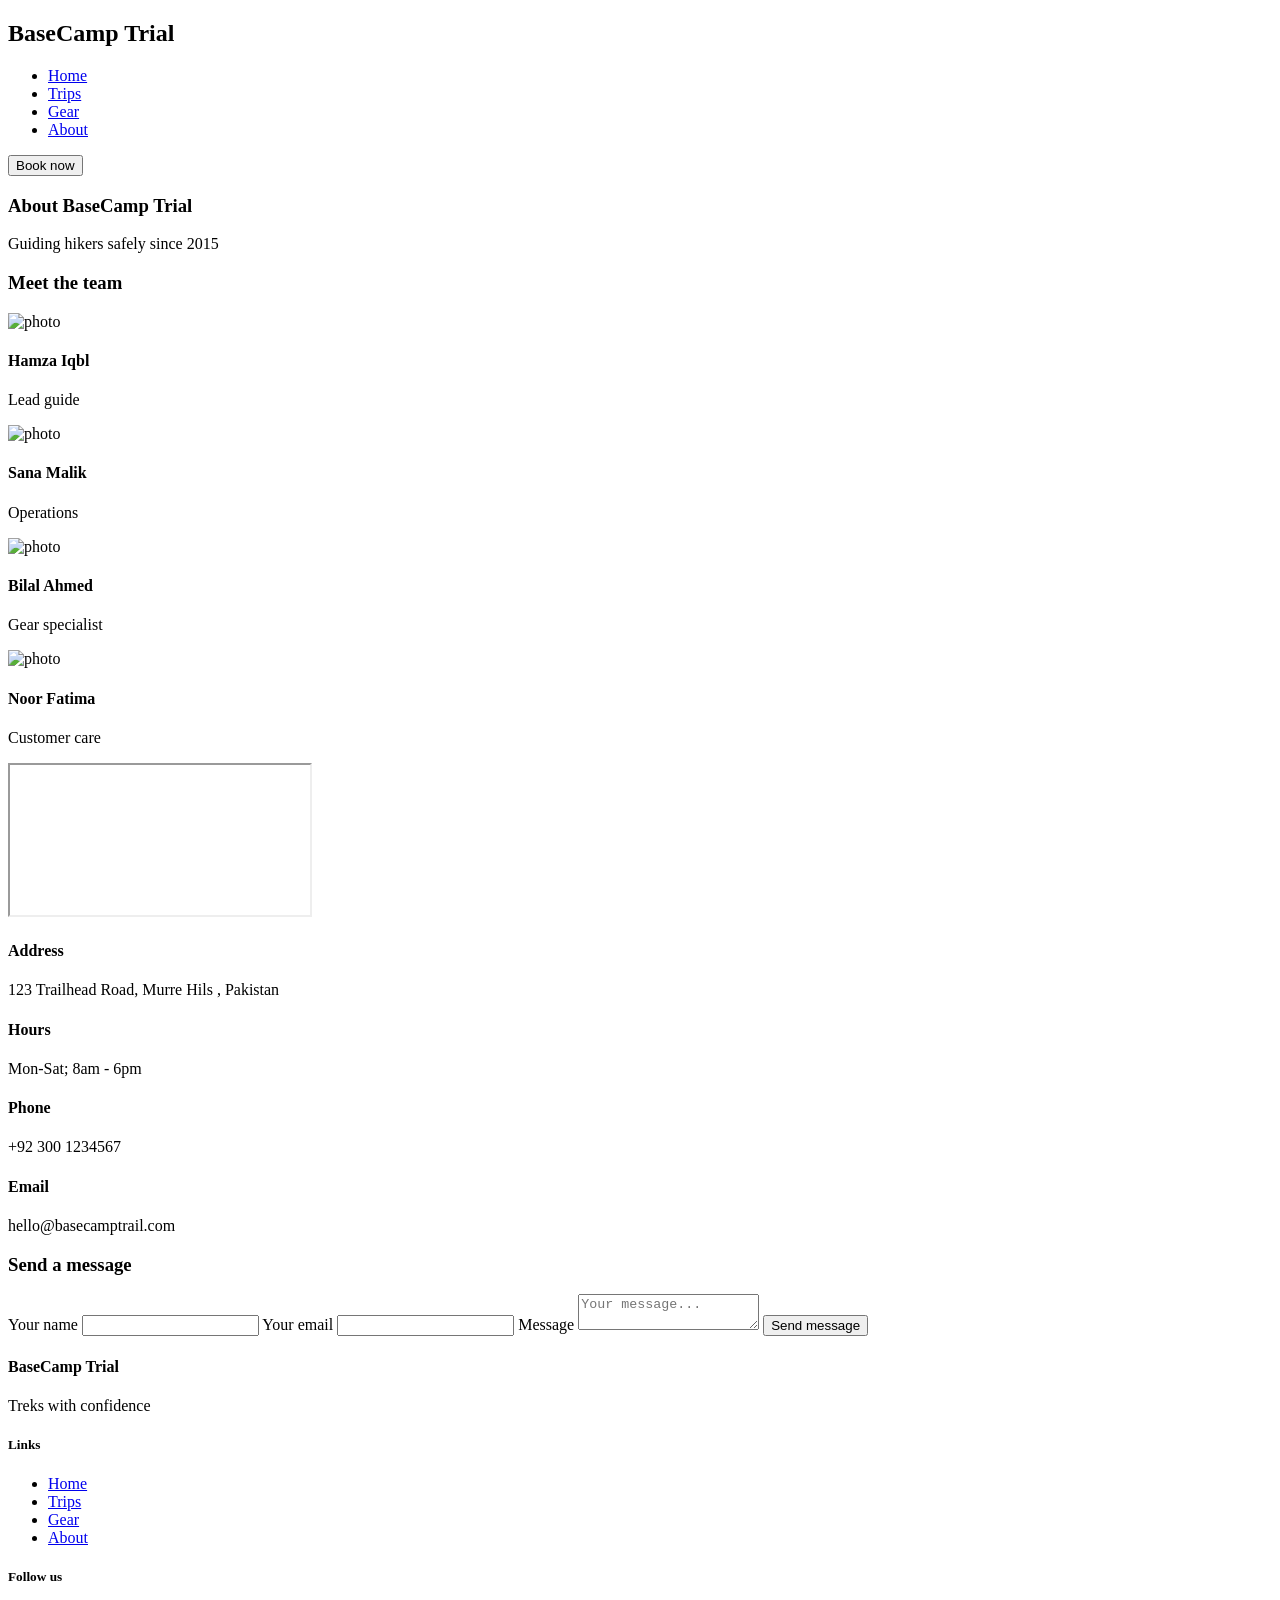
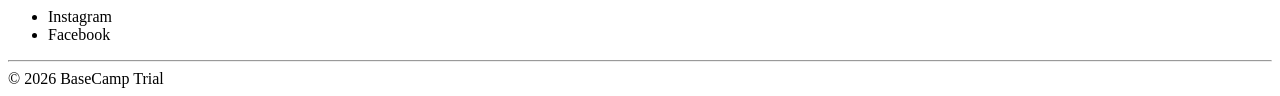
==== About-Contact.html @ 59c9578d "updating code" ====
<!doctype html>
<html lang="en">
  <head>
    <meta charset="UTF-8" />
    <meta name="viewport" content="width=device-width, initial-scale=1.0" />
    <title>About & Contact</title>
  </head>
  <body>
    <!-- navbar -->

    <nav class="header">
      <h2>BaseCamp Trial</h2>
      <ul>
        <li><a href="index.html">Home</a></li>
        <li><a href="trips.html">Trips</a></li>
        <li><a href="GearRental.html">Gear</a></li>
        <li><a href="About-Contact.html">About</a></li>
      </ul>
      <button>Book now</button>
    </nav>

    <div>
      <h3>About BaseCamp Trial</h3>
      <p>Guiding hikers safely since 2015</p>
    </div>

    <h3>Meet the team</h3>

    <img src="" alt="photo" />
    <h4>Hamza Iqbl</h4>
    <p>Lead guide</p>

    <img src="" alt="photo" />
    <h4>Sana Malik</h4>
    <p>Operations</p>

    <img src="" alt="photo" />
    <h4>Bilal Ahmed</h4>
    <p>Gear specialist</p>

    <img src="" alt="photo" />
    <h4>Noor Fatima</h4>
    <p>Customer care</p>

    <iframe src=""></iframe>

    <div>
      <h4>Address</h4>
      <p>123 Trailhead Road, Murre Hils , Pakistan</p>
      <h4>Hours</h4>
      <p>Mon-Sat; 8am - 6pm</p>
      <h4>Phone</h4>
      <p>+92 300 1234567</p>
      <h4>Email</h4>
      <p>hello@basecamptrail.com</p>
    </div>

    <form>
      <h3>Send a message</h3>
      <label> Your name</label>
      <input type="text" />
      <label>Your email</label>
      <input type="email" />
      <label>Message</label>
      <textarea placeholder="Your message..."></textarea>
      <button>Send message</button>
    </form>

    <!-- footer -->
    <footer>
      <h4>BaseCamp Trial</h4>
      <p>Treks with confidence</p>

      <h5>Links</h5>
      <ul>
        <li><a href="index.html">Home</a></li>
        <li><a href="trips.html">Trips</a></li>
        <li><a href="GearRental.html">Gear</a></li>
        <li><a href="About-Contact.html">About</a></li>
      </ul>

      <h5>Follow us</h5>
      <ul>
        <li>Instagram</li>
        <li>Facebook</li>
      </ul>

      <hr />
      &copy; 2026 BaseCamp Trial
    </footer>
  </body>
</html>
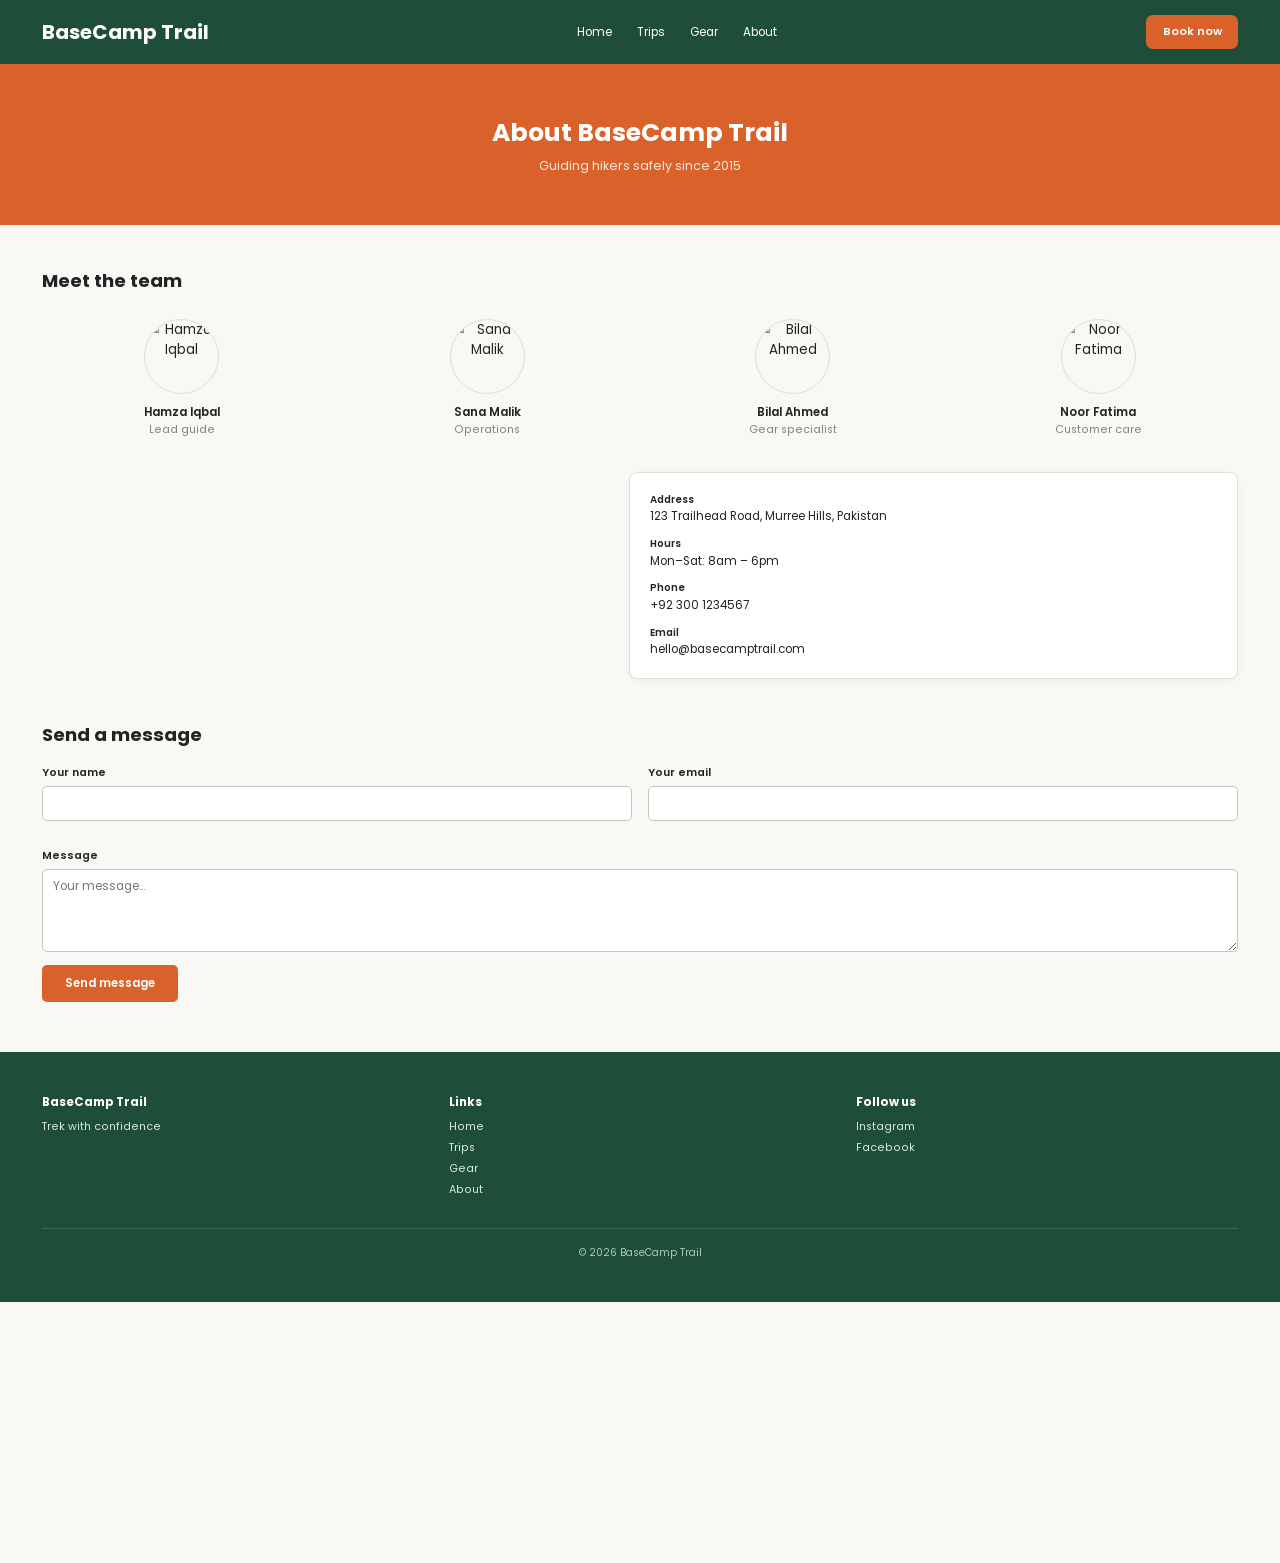
==== commit 158cf9fc: "update and completed" ====
--- a/About-Contact.html
+++ b/About-Contact.html
@@ -1,15 +1,16 @@
-<!doctype html>
+<!DOCTYPE html>
 <html lang="en">
   <head>
     <meta charset="UTF-8" />
     <meta name="viewport" content="width=device-width, initial-scale=1.0" />
-    <title>About & Contact</title>
+    <link rel="stylesheet" href="styling/About-Contact.css" />
+    <title>About</title>
   </head>
   <body>
+
     <!-- navbar -->
-
     <nav class="header">
-      <h2>BaseCamp Trial</h2>
+      <h2>BaseCamp Trail</h2>
       <ul>
         <li><a href="index.html">Home</a></li>
         <li><a href="trips.html">Trips</a></li>
@@ -19,74 +20,94 @@
       <button>Book now</button>
     </nav>
 
-    <div>
-      <h3>About BaseCamp Trial</h3>
+    <!-- about hero -->
+    <div class="about-hero">
+      <h1>About BaseCamp Trail</h1>
       <p>Guiding hikers safely since 2015</p>
     </div>
 
-    <h3>Meet the team</h3>
-
-    <img src="" alt="photo" />
-    <h4>Hamza Iqbl</h4>
-    <p>Lead guide</p>
-
-    <img src="" alt="photo" />
-    <h4>Sana Malik</h4>
-    <p>Operations</p>
-
-    <img src="" alt="photo" />
-    <h4>Bilal Ahmed</h4>
-    <p>Gear specialist</p>
-
-    <img src="" alt="photo" />
-    <h4>Noor Fatima</h4>
-    <p>Customer care</p>
-
-    <iframe src=""></iframe>
-
-    <div>
-      <h4>Address</h4>
-      <p>123 Trailhead Road, Murre Hils , Pakistan</p>
-      <h4>Hours</h4>
-      <p>Mon-Sat; 8am - 6pm</p>
-      <h4>Phone</h4>
-      <p>+92 300 1234567</p>
-      <h4>Email</h4>
-      <p>hello@basecamptrail.com</p>
+    <!-- team section -->
+    <div class="team-section">
+      <h2>Meet the team</h2>
+      <div class="team-grid">
+        <div class="team-member">
+          <img src="https://picsum.photos/seed/basecamp-team1/300/300" alt="Hamza Iqbal" />
+          <h4>Hamza Iqbal</h4>
+          <p>Lead guide</p>
+        </div>
+        <div class="team-member">
+          <img src="https://picsum.photos/seed/basecamp-team2/300/300" alt="Sana Malik" />
+          <h4>Sana Malik</h4>
+          <p>Operations</p>
+        </div>
+        <div class="team-member">
+          <img src="https://picsum.photos/seed/basecamp-team3/300/300" alt="Bilal Ahmed" />
+          <h4>Bilal Ahmed</h4>
+          <p>Gear specialist</p>
+        </div>
+        <div class="team-member">
+          <img src="https://picsum.photos/seed/basecamp-team4/300/300" alt="Noor Fatima" />
+          <h4>Noor Fatima</h4>
+          <p>Customer care</p>
+        </div>
+      </div>
     </div>
 
-    <form>
-      <h3>Send a message</h3>
-      <label> Your name</label>
-      <input type="text" />
-      <label>Your email</label>
-      <input type="email" />
-      <label>Message</label>
-      <textarea placeholder="Your message..."></textarea>
-      <button>Send message</button>
-    </form>
+    <!-- visit / map section -->
+    <div class="visit-section">
+<iframe  class="map-img" src="https://www.google.com/maps/embed?pb=!1m18!1m12!1m3!1d52989.93681274375!2d73.30212974863282!3d33.89297469999999!2m3!1f0!2f0!3f0!3m2!1i1024!2i768!4f13.1!3m3!1m2!1s0x38dfd9fc71804743%3A0x4c76cf1e57a8f46a!2sPindi%20Point%20(Chair%20Lift)%20Murree%20Hills!5e0!3m2!1sen!2s!4v1784676260800!5m2!1sen!2s" width="400" height="300" style="border:0;" allowfullscreen="" loading="lazy" referrerpolicy="strict-origin-when-cross-origin"></iframe>      
+      <div class="info-box">
+        <p><strong>Address</strong>123 Trailhead Road, Murree Hills, Pakistan</p>
+        <p><strong>Hours</strong>Mon&ndash;Sat: 8am &ndash; 6pm</p>
+        <p><strong>Phone</strong>+92 300 1234567</p>
+        <p><strong>Email</strong>hello@basecamptrail.com</p>
+      </div>
+    </div>
+
+    <!-- contact form -->
+    <div class="contact-section">
+      <h2>Send a message</h2>
+      <form class="contact-form">
+        <div class="form-row">
+          <div class="form-group">
+            <label for="cname">Your name</label>
+            <input type="text" id="cname" />
+          </div>
+          <div class="form-group">
+            <label for="cemail">Your email</label>
+            <input type="email" id="cemail" />
+          </div>
+        </div>
+        <div class="form-group">
+          <label for="cmsg">Message</label>
+          <textarea id="cmsg" placeholder="Your message..."></textarea>
+        </div>
+        <button type="submit" class="send-btn">Send message</button>
+      </form>
+    </div>
 
     <!-- footer -->
     <footer>
-      <h4>BaseCamp Trial</h4>
-      <p>Treks with confidence</p>
+      <div class="footer-grid">
+        <div>
+          <h4>BaseCamp Trail</h4>
+          <p>Trek with confidence</p>
+        </div>
+        <div>
+          <h4>Links</h4>
+          <a href="index.html">Home</a>
+          <a href="trips.html">Trips</a>
+          <a href="GearRental.html">Gear</a>
+          <a href="About-Contact.html">About</a>
+        </div>
+        <div>
+          <h4>Follow us</h4>
+          <a href="#">Instagram</a>
+          <a href="#">Facebook</a>
+        </div>
+      </div>
+      <div class="footer-bottom">&copy; 2026 BaseCamp Trail</div>
+    </footer>
 
-      <h5>Links</h5>
-      <ul>
-        <li><a href="index.html">Home</a></li>
-        <li><a href="trips.html">Trips</a></li>
-        <li><a href="GearRental.html">Gear</a></li>
-        <li><a href="About-Contact.html">About</a></li>
-      </ul>
-
-      <h5>Follow us</h5>
-      <ul>
-        <li>Instagram</li>
-        <li>Facebook</li>
-      </ul>
-
-      <hr />
-      &copy; 2026 BaseCamp Trial
-    </footer>
   </body>
 </html>
--- a/styling/About-Contact.css
+++ b/styling/About-Contact.css
@@ -0,0 +1,215 @@
+@import url("https://fonts.googleapis.com/css2?family=Poppins:wght@400;500;600;700&display=swap");
+
+* { margin: 0; padding: 0; box-sizing: border-box; font-family: Poppins; }
+
+body { background-color: #faf8f4; color: #232323; }
+
+/* ── navbar ── */
+.header {
+  display: flex;
+  align-items: center;
+  justify-content: space-between;
+  background-color: #1e4d3a;
+  padding: 18px 50px;
+  color: white;
+}
+.header ul { display: flex; gap: 30px; list-style: none; }
+.header ul li a { text-decoration: none; color: white; font-size: 14px; }
+.header ul li a:hover { color: #d9622b; }
+.header button {
+  background-color: #d9622b;
+  color: white;
+  padding: 10px 20px;
+  border-radius: 8px;
+  border: none;
+  cursor: pointer;
+  font-weight: 600;
+}
+
+/* ── about hero ── */
+.about-hero {
+  background-color: #d9622b;
+  padding: 60px 50px;
+  text-align: center;
+  color: white;
+}
+.about-hero h1 { font-size: 30px; margin-bottom: 8px; }
+.about-hero p  { font-size: 15px; opacity: 0.85; }
+
+/* ── team section ── */
+.team-section { padding: 50px 50px 40px; }
+.team-section h2 { font-size: 22px; margin-bottom: 30px; }
+
+.team-grid {
+  display: grid;
+  grid-template-columns: repeat(4, 1fr);
+  gap: 30px;
+  text-align: center;
+}
+.team-member img {
+  width: 90px;
+  height: 90px;
+  border-radius: 50%;
+  object-fit: cover;
+  display: block;
+  margin: 0 auto 12px;
+  border: 2px solid #e0ddd5;
+}
+.team-member h4 { font-size: 14px; font-weight: 600; }
+.team-member p  { font-size: 13px; color: #828282; margin-top: 2px; }
+
+/* ── visit section ── */
+.visit-section {
+  display: flex;
+  gap: 24px;
+  padding: 0 50px 50px;
+  align-items: stretch;
+}
+.map-img {
+  flex: 1;
+  height: 220px;
+  object-fit: cover;
+  border-radius: 10px;
+  display: block;
+}
+.info-box {
+  flex: 1;
+  background: white;
+  border: 1px solid #e0ddd5;
+  border-radius: 10px;
+  padding: 24px;
+  box-shadow: 0 2px 8px rgba(0,0,0,0.06);
+  display: flex;
+  flex-direction: column;
+  gap: 14px;
+}
+.info-box p { font-size: 14px; }
+.info-box p strong {
+  display: block;
+  font-size: 12px;
+  font-weight: 600;
+  color: #232323;
+  margin-bottom: 2px;
+}
+
+/* ── contact section ── */
+.contact-section { padding: 0 50px 60px; }
+.contact-section h2 { font-size: 22px; margin-bottom: 20px; }
+
+.contact-form .form-row {
+  display: grid;
+  grid-template-columns: 1fr 1fr;
+  gap: 20px;
+  margin-bottom: 16px;
+}
+.form-group { display: flex; flex-direction: column; gap: 6px; margin-bottom: 16px; }
+.form-group label { font-size: 13px; font-weight: 600; }
+.form-group input,
+.form-group textarea {
+  padding: 10px 12px;
+  border: 1.5px solid #c9c5ba;
+  border-radius: 6px;
+  font-size: 14px;
+  font-family: Poppins;
+  background: white;
+  color: #232323;
+}
+.form-group input:focus,
+.form-group textarea:focus {
+  outline: none;
+  border-color: #1e4d3a;
+  box-shadow: 0 0 0 3px rgba(30,77,58,0.12);
+}
+.form-group textarea { min-height: 100px; resize: vertical; }
+
+.send-btn {
+  padding: 12px 28px;
+  background: #d9622b;
+  color: white;
+  border: none;
+  border-radius: 6px;
+  font-size: 14px;
+  font-weight: 600;
+  cursor: pointer;
+  transition: background 0.2s;
+}
+.send-btn:hover { background: #b94e1e; }
+
+/* ── footer (multi-column) ── */
+footer { background: #1e4d3a; padding: 50px; }
+.footer-grid {
+  display: grid;
+  grid-template-columns: repeat(3, 1fr);
+  gap: 30px;
+  color: #d8e8e2;
+  margin-bottom: 30px;
+}
+.footer-grid h4 { color: white; font-size: 14px; margin-bottom: 10px; }
+.footer-grid p,
+.footer-grid a {
+  font-size: 13px;
+  color: #d8e8e2;
+  display: block;
+  margin-bottom: 6px;
+  text-decoration: none;
+}
+.footer-grid a:hover { color: white; }
+.footer-bottom {
+  text-align: center;
+  font-size: 12px;
+  color: #aecdc1;
+  padding-top: 20px;
+  border-top: 1px solid rgba(255,255,255,0.15);
+}
+
+/* ── responsive ── */
+@media (max-width: 768px) {
+  .team-grid { grid-template-columns: repeat(2, 1fr); }
+  .visit-section { flex-direction: column; }
+  .footer-grid { grid-template-columns: 1fr; text-align: center; }
+}
+
+
+@media (min-width: 320px){
+html{
+  zoom: 0.208;
+}
+}
+
+@media(min-width: 480px){
+html{
+  zoom: 0.312;
+}
+}
+
+@media(min-width: 577px){
+ html{
+  zoom: 0.375 ;
+ }
+}
+
+@media (min-width: 769px){
+  html{
+    zoom:0.500;
+  }
+}
+@media (min-width: 1024px) {
+  html {
+    zoom: 0.666;
+  }
+}
+@media (min-width: 1280px) {
+  html {
+    zoom: 0.833;
+  }
+}
+@media (min-width: 1920px) {
+  html {
+    zoom: 1.25;
+  }
+}
+@media (width:1536px){
+  html{
+    zoom:0;
+  }
+}
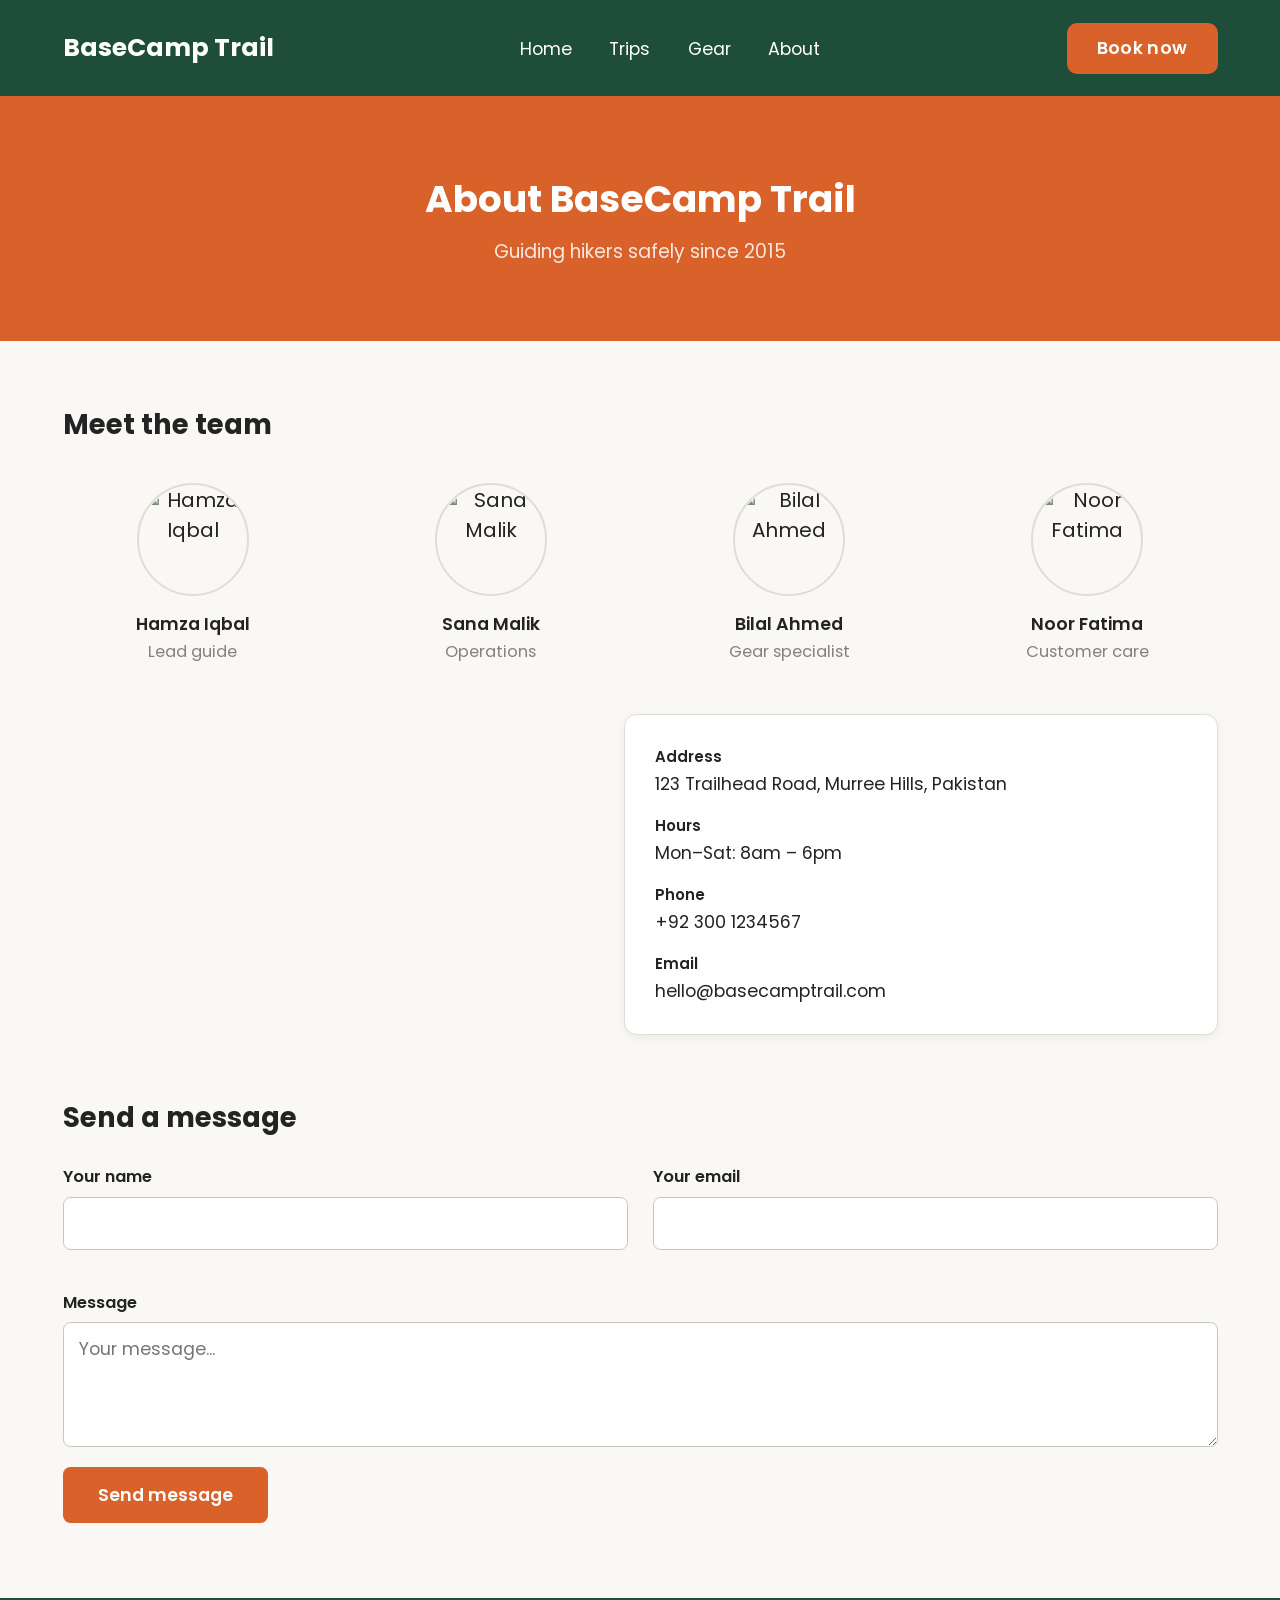
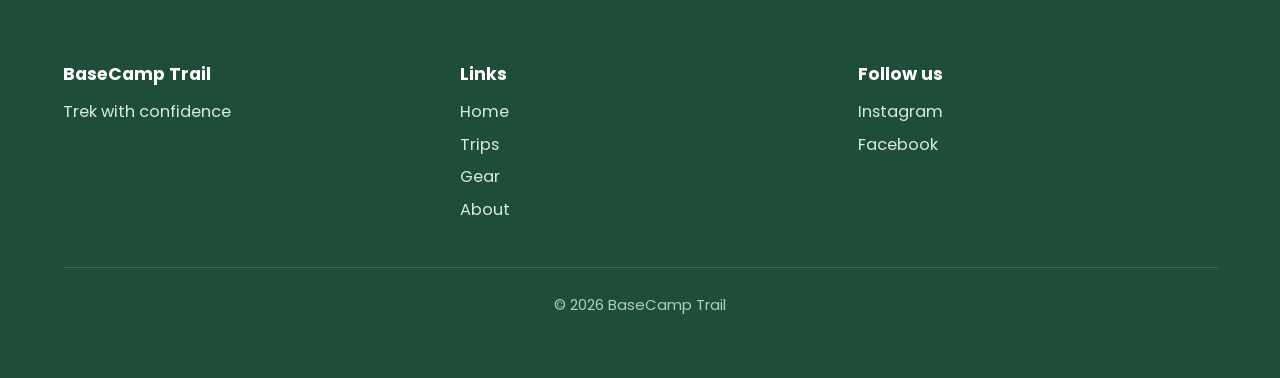
==== commit b1e78fa4: "final updated" ====
--- a/About-Contact.html
+++ b/About-Contact.html
@@ -3,6 +3,7 @@
   <head>
     <meta charset="UTF-8" />
     <meta name="viewport" content="width=device-width, initial-scale=1.0" />
+    <link rel="stylesheet" href="styling/global.css" />
     <link rel="stylesheet" href="styling/About-Contact.css" />
     <title>About</title>
   </head>
@@ -10,14 +11,14 @@
 
     <!-- navbar -->
     <nav class="header">
-      <h2>BaseCamp Trail</h2>
+      <h2><a href="index.html" style="text-decoration:none;color:inherit;">BaseCamp Trail</a></h2>
       <ul>
         <li><a href="index.html">Home</a></li>
         <li><a href="trips.html">Trips</a></li>
         <li><a href="GearRental.html">Gear</a></li>
         <li><a href="About-Contact.html">About</a></li>
       </ul>
-      <button>Book now</button>
+      <button onclick="window.location.href='BookingForm.html'">Book now</button>
     </nav>
 
     <!-- about hero -->
--- a/styling/global.css
+++ b/styling/global.css
@@ -0,0 +1,201 @@
+@import url("https://fonts.googleapis.com/css2?family=Poppins:wght@400;500;600;700&display=swap");
+
+* {
+  margin: 0;
+  padding: 0;
+  box-sizing: border-box;
+  font-family: Poppins;
+}
+
+body {
+  background-color: #faf8f4;
+  color: #232323;
+}
+
+/* ════════════════════════════════════
+   GLOBAL NAVBAR (Mobile 320px base)
+   ════════════════════════════════════ */
+.header {
+  display: flex;
+  flex-wrap: wrap;
+  align-items: center;
+  gap: 8px 12px;
+  background-color: #1e4d3a;
+  padding: 12px 16px;
+  color: white;
+}
+.header h2 {
+  font-size: 16px;
+  width: 100%;
+}
+.header ul {
+  display: flex;
+  gap: 12px;
+  list-style: none;
+  flex: 1;
+  flex-wrap: wrap;
+}
+.header ul li a {
+  text-decoration: none;
+  color: white;
+  font-size: 12px;
+}
+.header ul li a:hover {
+  color: #d9622b;
+}
+.header button {
+  background-color: #d9622b;
+  color: white;
+  padding: 8px 14px;
+  border-radius: 8px;
+  border: none;
+  cursor: pointer;
+  font-weight: 600;
+  font-size: 12px;
+  font-family: Poppins;
+  letter-spacing: 0.3px;
+  white-space: nowrap;
+  transition: background 0.2s ease, transform 0.15s ease;
+}
+.header button:hover {
+  background-color: #b94e1e;
+  transform: translateY(-1px);
+}
+.header button:active {
+  transform: translateY(0px);
+}
+
+/* Save Exit button (BookingForm) */
+.save-exit {
+  color: white;
+  text-decoration: none;
+  border: 1.5px solid white;
+  padding: 7px 14px;
+  border-radius: 8px;
+  font-size: 12px;
+  font-weight: 500;
+}
+.save-exit:hover {
+  background: rgba(255, 255, 255, 0.1);
+}
+
+/* ════════════════════════════════════
+   GLOBAL SITE FOOTER (Mobile 320px base)
+   ════════════════════════════════════ */
+.site-footer {
+  display: flex;
+  flex-direction: column;
+  align-items: center;
+  gap: 14px;
+  padding: 28px 16px;
+  background-color: #1e4d3a;
+  color: #d8e8e2;
+  font-size: 12px;
+}
+.site-footer ul {
+  display: flex;
+  list-style: none;
+  flex-wrap: wrap;
+  justify-content: center;
+  gap: 10px 16px;
+}
+.site-footer ul li a {
+  color: #d8e8e2;
+  text-decoration: none;
+}
+.site-footer ul li a:hover {
+  color: white;
+}
+
+/* ════════════════════════════════════
+   MOBILE ZOOM — scale up from 320px base
+   ════════════════════════════════════ */
+@media (min-width: 375px) and (max-width: 1023px) {
+  html { zoom: 1.172; }
+}
+@media (min-width: 390px) and (max-width: 1023px) {
+  html { zoom: 1.219; }
+}
+@media (min-width: 414px) and (max-width: 1023px) {
+  html { zoom: 1.294; }
+}
+@media (min-width: 430px) and (max-width: 1023px) {
+  html { zoom: 1.344; }
+}
+@media (min-width: 480px) and (max-width: 1023px) {
+  html { zoom: 1.5; }
+}
+@media (min-width: 540px) and (max-width: 1023px) {
+  html { zoom: 1.688; }
+}
+@media (min-width: 600px) and (max-width: 1023px) {
+  html { zoom: 1.875; }
+}
+@media (min-width: 768px) and (max-width: 1023px) {
+  html { zoom: 2.4; }
+}
+
+/* ════════════════════════════════════
+   DESKTOP CSS (1024px base)
+   ════════════════════════════════════ */
+@media (min-width: 1024px) {
+  html { zoom: 1; }
+
+  /* global navbar */
+  .header {
+    flex-wrap: nowrap;
+    justify-content: space-between;
+    gap: 0;
+    padding: 18px 50px;
+  }
+  .header h2 {
+    font-size: 20px;
+    width: auto;
+  }
+  .header ul {
+    gap: 30px;
+    flex: unset;
+    flex-wrap: nowrap;
+  }
+  .header ul li a {
+    font-size: 14px;
+  }
+  .header button {
+    padding: 10px 24px;
+    font-size: 14px;
+  }
+  .save-exit {
+    padding: 9px 20px;
+    font-size: 14px;
+  }
+
+  /* global footer */
+  .site-footer {
+    padding: 40px 50px;
+    gap: 16px;
+    font-size: 13px;
+  }
+  .site-footer ul {
+    flex-wrap: nowrap;
+    gap: 40px;
+  }
+}
+
+/* ════════════════════════════════════
+   DESKTOP ZOOM — scale up from 1024px base
+   ════════════════════════════════════ */
+@media (min-width: 1280px) {
+  html { zoom: 1.25; }
+}
+@media (min-width: 1440px) {
+  html { zoom: 1.406; }
+}
+@media (min-width: 1536px) {
+  html { zoom: 1.5; }
+}
+@media (min-width: 1920px) {
+  html { zoom: 1.875; }
+}
+@media (min-width: 2560px) {
+  html { zoom: 2.5; }
+}
--- a/styling/About-Contact.css
+++ b/styling/About-Contact.css
@@ -1,115 +1,126 @@
-@import url("https://fonts.googleapis.com/css2?family=Poppins:wght@400;500;600;700&display=swap");
-
-* { margin: 0; padding: 0; box-sizing: border-box; font-family: Poppins; }
-
-body { background-color: #faf8f4; color: #232323; }
-
-/* ── navbar ── */
-.header {
-  display: flex;
-  align-items: center;
-  justify-content: space-between;
-  background-color: #1e4d3a;
-  padding: 18px 50px;
-  color: white;
-}
-.header ul { display: flex; gap: 30px; list-style: none; }
-.header ul li a { text-decoration: none; color: white; font-size: 14px; }
-.header ul li a:hover { color: #d9622b; }
-.header button {
-  background-color: #d9622b;
-  color: white;
-  padding: 10px 20px;
-  border-radius: 8px;
-  border: none;
-  cursor: pointer;
-  font-weight: 600;
-}
-
-/* ── about hero ── */
+/* ════════════════════════════════════
+   ABOUT HERO
+   ════════════════════════════════════ */
 .about-hero {
   background-color: #d9622b;
-  padding: 60px 50px;
+  padding: 32px 16px;
   text-align: center;
   color: white;
 }
-.about-hero h1 { font-size: 30px; margin-bottom: 8px; }
-.about-hero p  { font-size: 15px; opacity: 0.85; }
-
-/* ── team section ── */
-.team-section { padding: 50px 50px 40px; }
-.team-section h2 { font-size: 22px; margin-bottom: 30px; }
-
+.about-hero h1 {
+  font-size: 22px;
+  margin-bottom: 6px;
+}
+.about-hero p {
+  font-size: 13px;
+  opacity: 0.85;
+}
+
+/* ════════════════════════════════════
+   TEAM SECTION
+   ════════════════════════════════════ */
+.team-section {
+  padding: 28px 16px 20px;
+}
+.team-section h2 {
+  font-size: 18px;
+  margin-bottom: 20px;
+}
 .team-grid {
   display: grid;
-  grid-template-columns: repeat(4, 1fr);
-  gap: 30px;
+  grid-template-columns: repeat(2, 1fr);
+  gap: 20px;
   text-align: center;
 }
 .team-member img {
-  width: 90px;
-  height: 90px;
+  width: 70px;
+  height: 70px;
   border-radius: 50%;
   object-fit: cover;
   display: block;
-  margin: 0 auto 12px;
+  margin: 0 auto 10px;
   border: 2px solid #e0ddd5;
 }
-.team-member h4 { font-size: 14px; font-weight: 600; }
-.team-member p  { font-size: 13px; color: #828282; margin-top: 2px; }
-
-/* ── visit section ── */
+.team-member h4 {
+  font-size: 13px;
+  font-weight: 600;
+}
+.team-member p {
+  font-size: 12px;
+  color: #828282;
+  margin-top: 2px;
+}
+
+/* ════════════════════════════════════
+   VISIT SECTION
+   ════════════════════════════════════ */
 .visit-section {
   display: flex;
-  gap: 24px;
-  padding: 0 50px 50px;
-  align-items: stretch;
+  flex-direction: column;
+  gap: 14px;
+  padding: 0 16px 28px;
 }
 .map-img {
-  flex: 1;
-  height: 220px;
+  width: 100%;
+  height: 180px;
   object-fit: cover;
   border-radius: 10px;
   display: block;
+  flex: none;
 }
 .info-box {
-  flex: 1;
   background: white;
   border: 1px solid #e0ddd5;
   border-radius: 10px;
-  padding: 24px;
-  box-shadow: 0 2px 8px rgba(0,0,0,0.06);
+  padding: 18px;
+  box-shadow: 0 2px 8px rgba(0, 0, 0, 0.06);
   display: flex;
   flex-direction: column;
-  gap: 14px;
-}
-.info-box p { font-size: 14px; }
+  gap: 12px;
+}
+.info-box p {
+  font-size: 13px;
+}
 .info-box p strong {
   display: block;
-  font-size: 12px;
+  font-size: 11px;
   font-weight: 600;
   color: #232323;
   margin-bottom: 2px;
 }
 
-/* ── contact section ── */
-.contact-section { padding: 0 50px 60px; }
-.contact-section h2 { font-size: 22px; margin-bottom: 20px; }
-
+/* ════════════════════════════════════
+   CONTACT SECTION
+   ════════════════════════════════════ */
+.contact-section {
+  padding: 0 16px 40px;
+}
+.contact-section h2 {
+  font-size: 18px;
+  margin-bottom: 16px;
+}
 .contact-form .form-row {
   display: grid;
-  grid-template-columns: 1fr 1fr;
-  gap: 20px;
-  margin-bottom: 16px;
-}
-.form-group { display: flex; flex-direction: column; gap: 6px; margin-bottom: 16px; }
-.form-group label { font-size: 13px; font-weight: 600; }
+  grid-template-columns: 1fr;
+  gap: 0;
+  margin-bottom: 0;
+}
+.form-group {
+  display: flex;
+  flex-direction: column;
+  gap: 6px;
+  margin-bottom: 14px;
+}
+.form-group label {
+  font-size: 12px;
+  font-weight: 600;
+}
 .form-group input,
 .form-group textarea {
   padding: 10px 12px;
   border: 1.5px solid #c9c5ba;
   border-radius: 6px;
-  font-size: 14px;
+  font-size: 13px;
   font-family: Poppins;
   background: white;
   color: #232323;
@@ -118,12 +129,15 @@
 .form-group textarea:focus {
   outline: none;
   border-color: #1e4d3a;
-  box-shadow: 0 0 0 3px rgba(30,77,58,0.12);
-}
-.form-group textarea { min-height: 100px; resize: vertical; }
-
+  box-shadow: 0 0 0 3px rgba(30, 77, 58, 0.12);
+}
+.form-group textarea {
+  min-height: 90px;
+  resize: vertical;
+}
 .send-btn {
-  padding: 12px 28px;
+  width: 100%;
+  padding: 12px;
   background: #d9622b;
   color: white;
   border: none;
@@ -133,83 +147,165 @@
   cursor: pointer;
   transition: background 0.2s;
 }
-.send-btn:hover { background: #b94e1e; }
-
-/* ── footer (multi-column) ── */
-footer { background: #1e4d3a; padding: 50px; }
+.send-btn:hover {
+  background: #b94e1e;
+}
+
+/* ════════════════════════════════════
+   FOOTER (Multi-column unique to About)
+   ════════════════════════════════════ */
+footer {
+  background: #1e4d3a;
+  padding: 28px 16px;
+}
 .footer-grid {
   display: grid;
-  grid-template-columns: repeat(3, 1fr);
-  gap: 30px;
+  grid-template-columns: 1fr 1fr;
+  gap: 20px;
   color: #d8e8e2;
-  margin-bottom: 30px;
-}
-.footer-grid h4 { color: white; font-size: 14px; margin-bottom: 10px; }
+  margin-bottom: 20px;
+}
+.footer-grid h4 {
+  color: white;
+  font-size: 13px;
+  margin-bottom: 8px;
+}
 .footer-grid p,
 .footer-grid a {
-  font-size: 13px;
+  font-size: 12px;
   color: #d8e8e2;
   display: block;
-  margin-bottom: 6px;
+  margin-bottom: 5px;
   text-decoration: none;
 }
-.footer-grid a:hover { color: white; }
+.footer-grid a:hover {
+  color: white;
+}
 .footer-bottom {
   text-align: center;
-  font-size: 12px;
+  font-size: 11px;
   color: #aecdc1;
-  padding-top: 20px;
-  border-top: 1px solid rgba(255,255,255,0.15);
-}
-
-/* ── responsive ── */
-@media (max-width: 768px) {
-  .team-grid { grid-template-columns: repeat(2, 1fr); }
-  .visit-section { flex-direction: column; }
-  .footer-grid { grid-template-columns: 1fr; text-align: center; }
-}
-
-
-@media (min-width: 320px){
-html{
-  zoom: 0.208;
-}
-}
-
-@media(min-width: 480px){
-html{
-  zoom: 0.312;
-}
-}
-
-@media(min-width: 577px){
- html{
-  zoom: 0.375 ;
- }
-}
-
-@media (min-width: 769px){
-  html{
-    zoom:0.500;
-  }
-}
+  padding-top: 16px;
+  border-top: 1px solid rgba(255, 255, 255, 0.15);
+}
+
+/* ════════════════════════════════════
+   DESKTOP CSS (1024px base)
+   ════════════════════════════════════ */
 @media (min-width: 1024px) {
-  html {
-    zoom: 0.666;
-  }
-}
-@media (min-width: 1280px) {
-  html {
-    zoom: 0.833;
-  }
-}
-@media (min-width: 1920px) {
-  html {
-    zoom: 1.25;
-  }
-}
-@media (width:1536px){
-  html{
-    zoom:0;
-  }
-}
+  /* about hero */
+  .about-hero {
+    padding: 60px 50px;
+  }
+  .about-hero h1 {
+    font-size: 30px;
+    margin-bottom: 8px;
+  }
+  .about-hero p {
+    font-size: 15px;
+  }
+
+  /* team section */
+  .team-section {
+    padding: 50px 50px 40px;
+  }
+  .team-section h2 {
+    font-size: 22px;
+    margin-bottom: 30px;
+  }
+  .team-grid {
+    grid-template-columns: repeat(4, 1fr);
+    gap: 30px;
+  }
+  .team-member img {
+    width: 90px;
+    height: 90px;
+    margin: 0 auto 12px;
+  }
+  .team-member h4 {
+    font-size: 14px;
+  }
+  .team-member p {
+    font-size: 13px;
+  }
+
+  /* visit section */
+  .visit-section {
+    flex-direction: row;
+    gap: 24px;
+    padding: 0 50px 50px;
+    align-items: stretch;
+  }
+  .map-img {
+    flex: 1;
+    height: 220px;
+    width: auto;
+  }
+  .info-box {
+    flex: 1;
+    padding: 24px;
+    gap: 14px;
+  }
+  .info-box p {
+    font-size: 14px;
+  }
+  .info-box p strong {
+    font-size: 12px;
+  }
+
+  /* contact section */
+  .contact-section {
+    padding: 0 50px 60px;
+  }
+  .contact-section h2 {
+    font-size: 22px;
+    margin-bottom: 20px;
+  }
+  .contact-form .form-row {
+    grid-template-columns: 1fr 1fr;
+    gap: 20px;
+    margin-bottom: 16px;
+  }
+  .form-group {
+    margin-bottom: 16px;
+  }
+  .form-group label {
+    font-size: 13px;
+  }
+  .form-group input,
+  .form-group textarea {
+    font-size: 14px;
+    padding: 10px 12px;
+  }
+  .form-group textarea {
+    min-height: 100px;
+  }
+  .send-btn {
+    width: auto;
+    padding: 12px 28px;
+    font-size: 14px;
+  }
+
+  /* footer */
+  footer {
+    padding: 50px;
+  }
+  .footer-grid {
+    grid-template-columns: repeat(3, 1fr);
+    gap: 30px;
+    margin-bottom: 30px;
+  }
+  .footer-grid h4 {
+    font-size: 14px;
+    margin-bottom: 10px;
+  }
+  .footer-grid p,
+  .footer-grid a {
+    font-size: 13px;
+    margin-bottom: 6px;
+  }
+  .footer-bottom {
+    font-size: 12px;
+    padding-top: 20px;
+  }
+}
